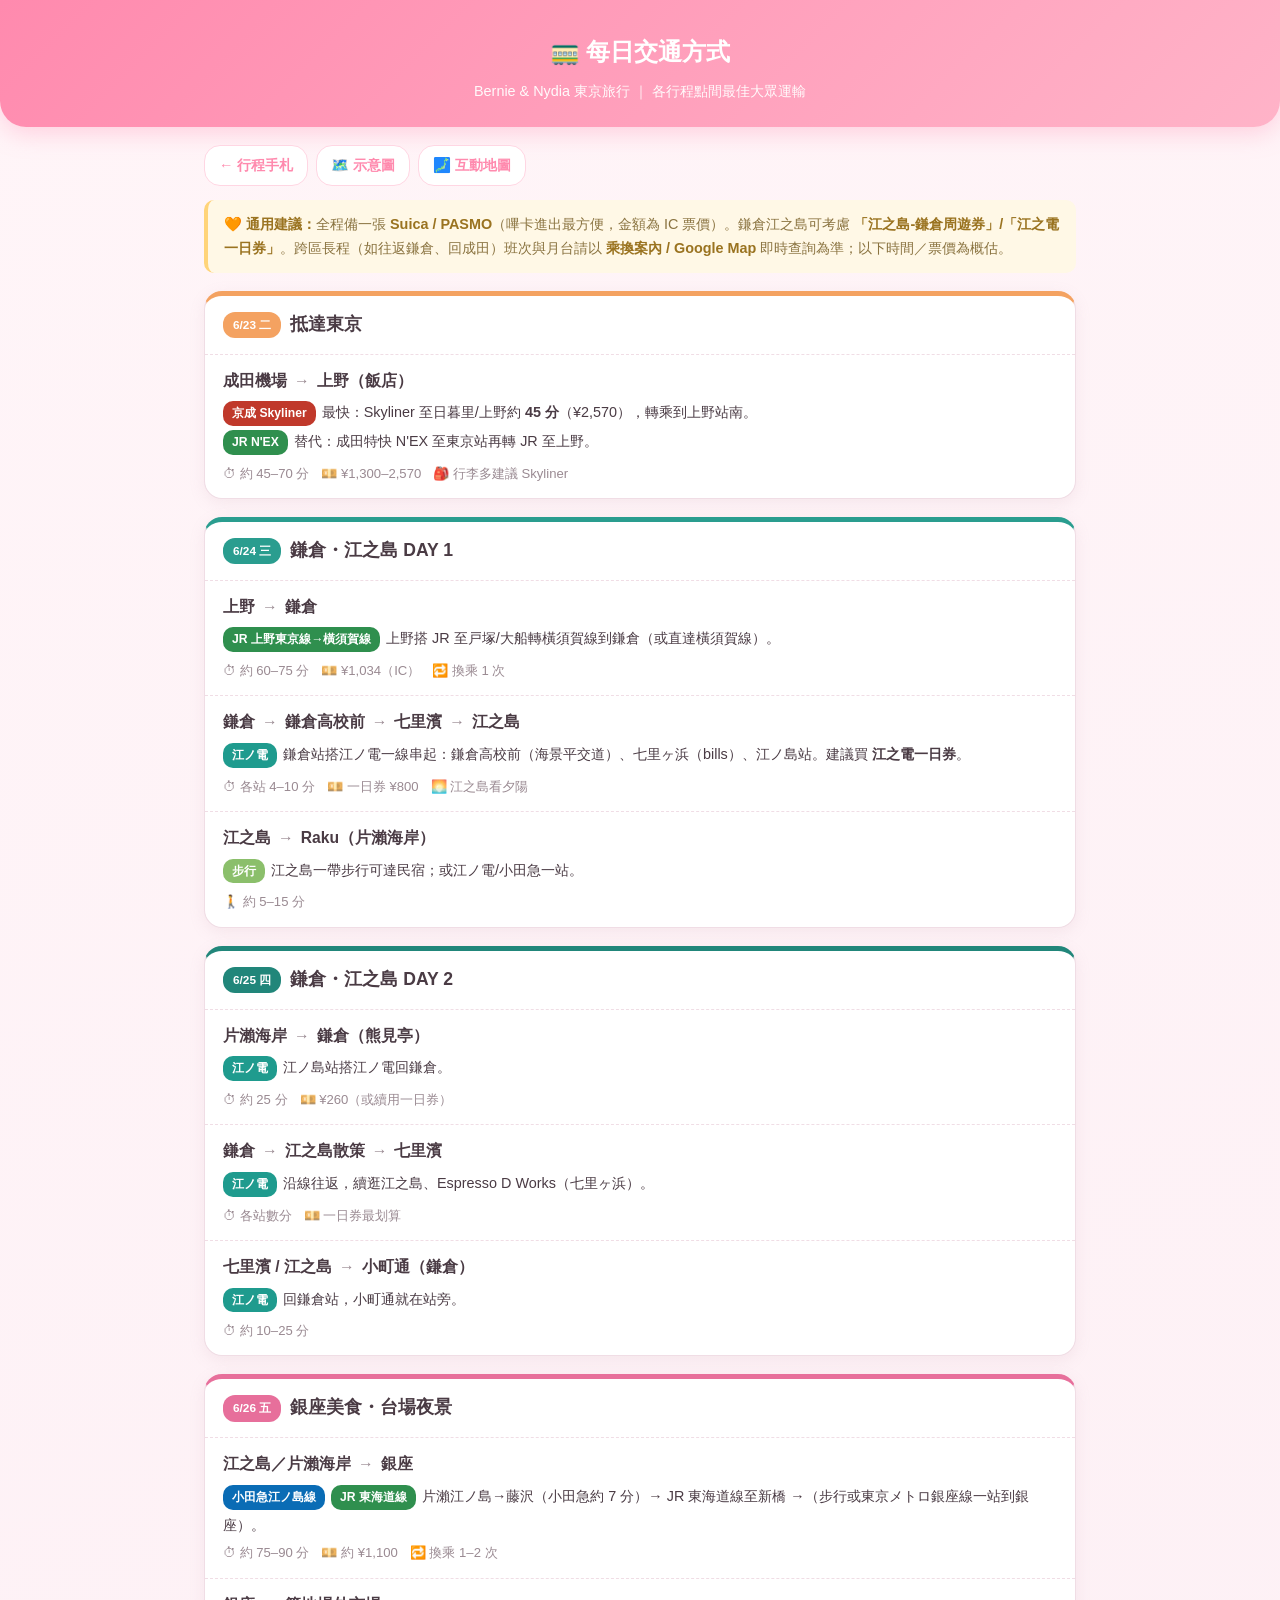
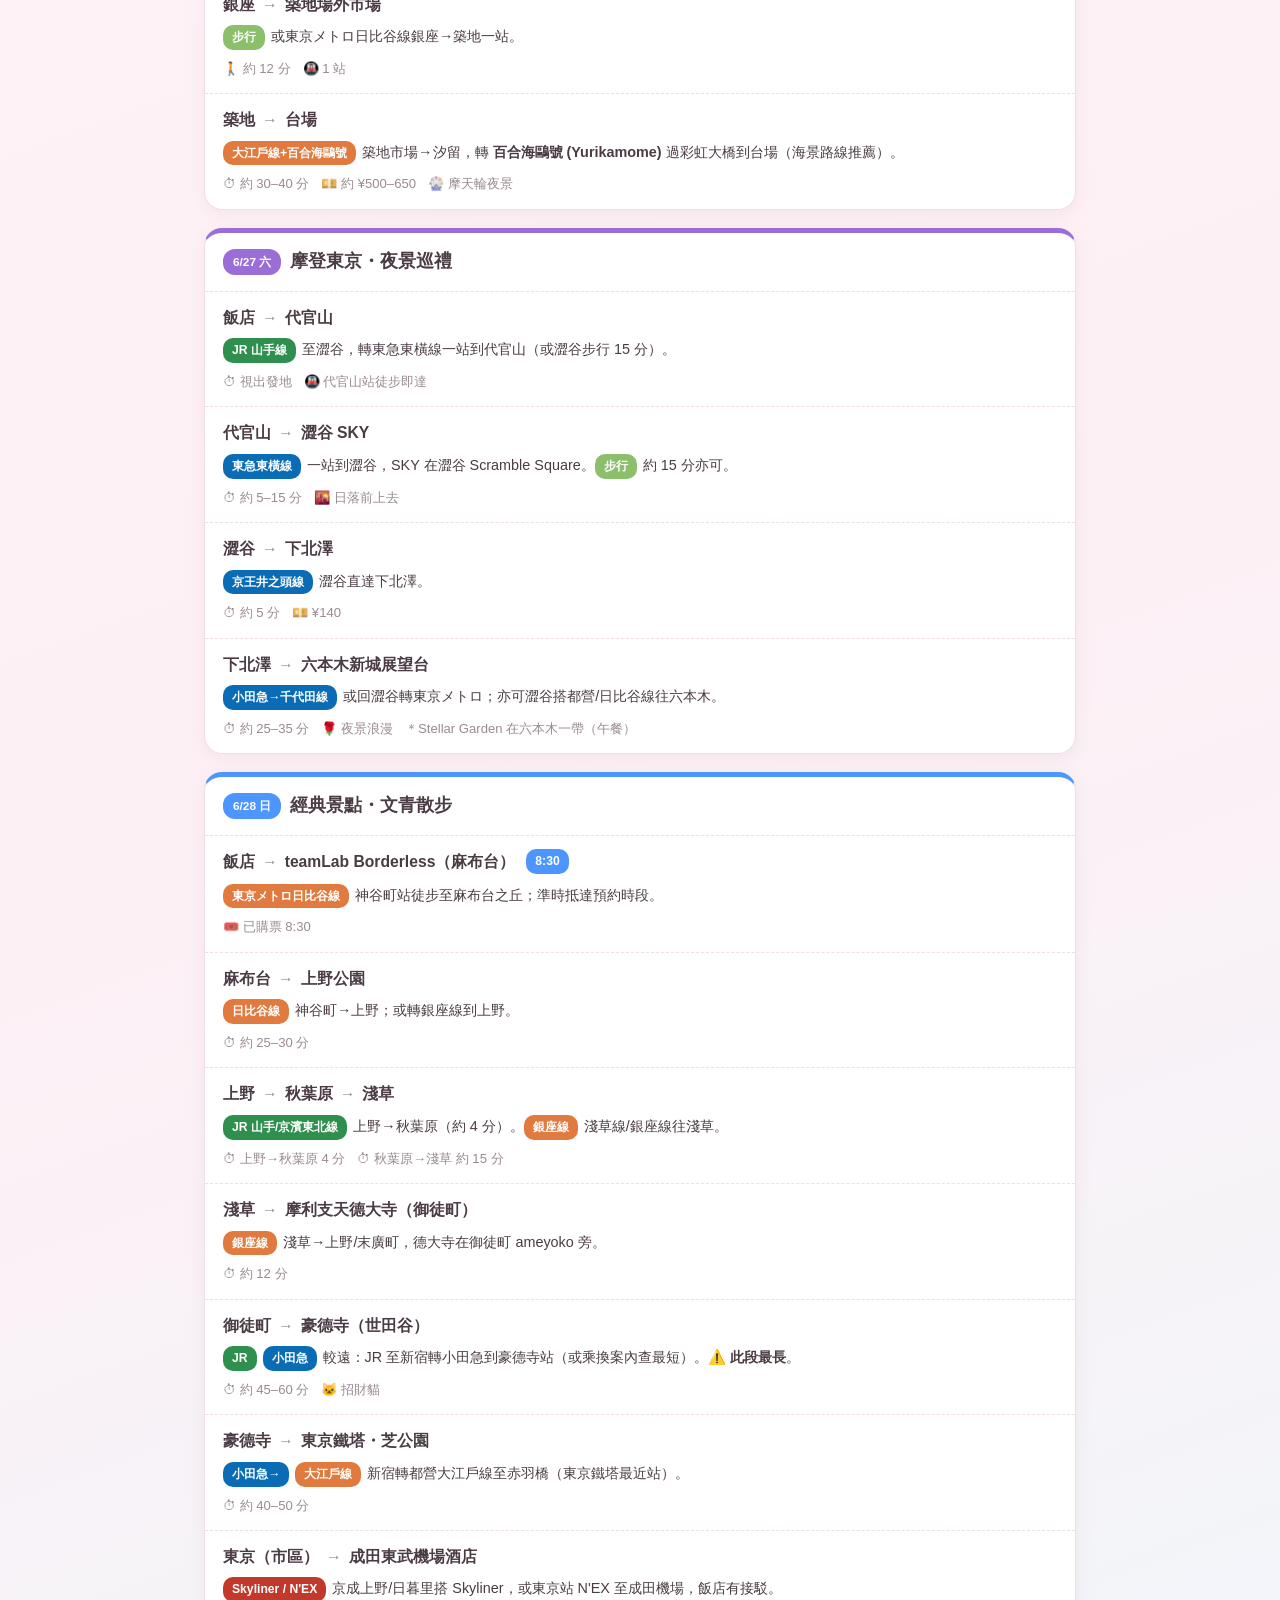
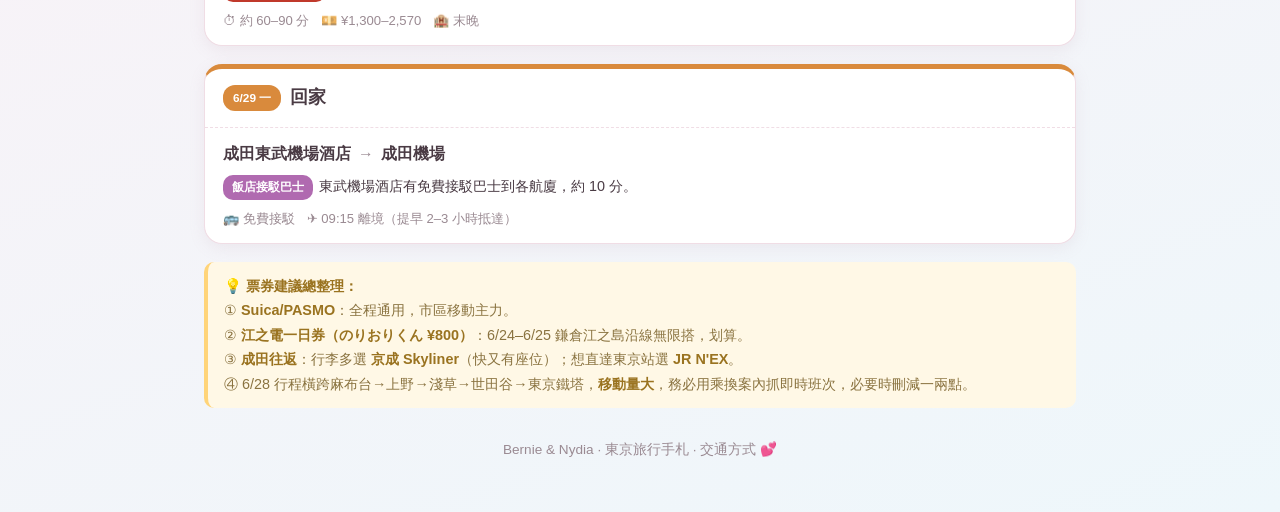
==== web/transit.html @ 2ed75384 "Trip book - Kamakura" ====
<!DOCTYPE html>
<html lang="zh-Hant">
<head>
<meta charset="UTF-8">
<meta name="viewport" content="width=device-width, initial-scale=1.0">
<title>交通方式 · Bernie & Nydia 東京旅行</title>
<style>
  :root {
    --pink:#ff8aae; --pink-soft:#ffd6e3; --pink-bg:#fff5f8;
    --ink:#4a3b44; --muted:#9a8a92; --card:#fff; --line:#f0dde5;
    --d23:#f4a261; --d24:#2a9d8f; --d25:#21867a; --d26:#e76f9b;
    --d27:#9b6dd6; --d28:#4d96ff; --d29:#d98a3c;
  }
  * { box-sizing:border-box; margin:0; padding:0; }
  body {
    font-family:-apple-system,"PingFang TC","Noto Sans TC","Microsoft JhengHei",sans-serif;
    background:linear-gradient(160deg,var(--pink-bg),#fdf0f5 60%,#eef7fb);
    color:var(--ink); line-height:1.7; padding-bottom:50px;
  }
  header {
    text-align:center; padding:32px 20px 24px;
    background:linear-gradient(135deg,var(--pink),#ffb3c8); color:#fff;
    box-shadow:0 6px 24px rgba(255,138,174,.35);
    border-bottom-left-radius:26px; border-bottom-right-radius:26px;
  }
  header h1 { font-size:1.5rem; }
  header .meta { margin-top:6px; font-size:.9rem; opacity:.95; }
  .wrap { max-width:900px; margin:0 auto; padding:0 14px; }
  .toolbar { display:flex; flex-wrap:wrap; gap:8px; margin:18px 0 6px; }
  .back {
    text-decoration:none; color:var(--pink); font-weight:700; font-size:.9rem;
    background:#fff; padding:7px 14px; border-radius:16px; border:1.5px solid var(--pink-soft);
  }
  .back:hover { background:var(--pink); color:#fff; }
  .tips {
    background:#fff8e6; border-left:4px solid #ffd479; border-radius:10px;
    padding:12px 16px; margin:14px 0; font-size:.9rem; color:#8a7340;
  }
  .tips b { color:#9a7320; }
  section.day {
    background:var(--card); border-radius:18px; margin:18px 0; overflow:hidden;
    border:1px solid var(--line); box-shadow:0 4px 16px rgba(180,140,160,.12);
    border-top:5px solid var(--pink);
  }
  .day-head { padding:14px 18px; font-weight:700; font-size:1.1rem; display:flex; align-items:center; gap:9px; }
  .day-head .tag { color:#fff; font-size:.74rem; padding:3px 10px; border-radius:12px; }
  .leg { padding:13px 18px; border-top:1px dashed var(--line); }
  .leg .route { font-weight:700; font-size:.98rem; display:flex; align-items:flex-start; gap:7px; flex-wrap:wrap; }
  .leg .route .arr { color:var(--muted); }
  .leg .how { margin-top:6px; font-size:.9rem; }
  .leg .badge {
    display:inline-block; font-size:.76rem; font-weight:700; padding:2px 9px; border-radius:10px;
    margin-right:6px; margin-bottom:3px; color:#fff;
  }
  .b-walk{background:#8bbf6b;} .b-jr{background:#2f8f4e;} .b-metro{background:#e07a3f;}
  .b-odk{background:#0a6cb5;} .b-eno{background:#1f9b8e;} .b-bus{background:#b06ab0;}
  .b-mono{background:#c0566f;} .b-nex{background:#c0392b;}
  .meta-line { font-size:.82rem; color:var(--muted); margin-top:5px; }
  .meta-line span { margin-right:12px; }
  footer { text-align:center; margin-top:30px; color:var(--muted); font-size:.85rem; }
  @media (max-width:640px){ header h1{font-size:1.25rem;} .wrap{padding:0 12px;} .leg{padding:12px 14px;} .day-head{padding:12px 14px;font-size:1rem;} }
</style>
</head>
<body>
<header>
  <h1>🚃 每日交通方式</h1>
  <div class="meta">Bernie &amp; Nydia 東京旅行 ｜ 各行程點間最佳大眾運輸</div>
</header>

<div class="wrap">
  <div class="toolbar">
    <a class="back" href="index.html">← 行程手札</a>
    <a class="back" href="route.html">🗺️ 示意圖</a>
    <a class="back" href="map.html">🗾 互動地圖</a>
  </div>

  <div class="tips">
    🧡 <b>通用建議：</b>全程備一張 <b>Suica / PASMO</b>（嗶卡進出最方便，金額為 IC 票價）。鎌倉江之島可考慮 <b>「江之島-鎌倉周遊券」/「江之電一日券」</b>。跨區長程（如往返鎌倉、回成田）班次與月台請以 <b>乘換案內 / Google Map</b> 即時查詢為準；以下時間／票價為概估。
  </div>

  <!-- 6/23 -->
  <section class="day" style="border-top-color:var(--d23)">
    <div class="day-head"><span class="tag" style="background:var(--d23)">6/23 二</span>抵達東京</div>
    <div class="leg">
      <div class="route">成田機場 <span class="arr">→</span> 上野（飯店）</div>
      <div class="how">
        <span class="badge b-nex">京成 Skyliner</span>最快：Skyliner 至日暮里/上野約 <b>45 分</b>（¥2,570），轉乘到上野站南。<br>
        <span class="badge b-jr">JR N'EX</span>替代：成田特快 N'EX 至東京站再轉 JR 至上野。
      </div>
      <div class="meta-line"><span>⏱ 約 45–70 分</span><span>💴 ¥1,300–2,570</span><span>🎒 行李多建議 Skyliner</span></div>
    </div>
  </section>

  <!-- 6/24 -->
  <section class="day" style="border-top-color:var(--d24)">
    <div class="day-head"><span class="tag" style="background:var(--d24)">6/24 三</span>鎌倉・江之島 DAY 1</div>
    <div class="leg">
      <div class="route">上野 <span class="arr">→</span> 鎌倉</div>
      <div class="how"><span class="badge b-jr">JR 上野東京線→橫須賀線</span>上野搭 JR 至戸塚/大船轉橫須賀線到鎌倉（或直達橫須賀線）。</div>
      <div class="meta-line"><span>⏱ 約 60–75 分</span><span>💴 ¥1,034（IC）</span><span>🔁 換乘 1 次</span></div>
    </div>
    <div class="leg">
      <div class="route">鎌倉 <span class="arr">→</span> 鎌倉高校前 <span class="arr">→</span> 七里濱 <span class="arr">→</span> 江之島</div>
      <div class="how"><span class="badge b-eno">江ノ電</span>鎌倉站搭江ノ電一線串起：鎌倉高校前（海景平交道）、七里ヶ浜（bills）、江ノ島站。建議買 <b>江之電一日券</b>。</div>
      <div class="meta-line"><span>⏱ 各站 4–10 分</span><span>💴 一日券 ¥800</span><span>🌅 江之島看夕陽</span></div>
    </div>
    <div class="leg">
      <div class="route">江之島 <span class="arr">→</span> Raku（片瀨海岸）</div>
      <div class="how"><span class="badge b-walk">步行</span>江之島一帶步行可達民宿；或江ノ電/小田急一站。</div>
      <div class="meta-line"><span>🚶 約 5–15 分</span></div>
    </div>
  </section>

  <!-- 6/25 -->
  <section class="day" style="border-top-color:var(--d25)">
    <div class="day-head"><span class="tag" style="background:var(--d25)">6/25 四</span>鎌倉・江之島 DAY 2</div>
    <div class="leg">
      <div class="route">片瀨海岸 <span class="arr">→</span> 鎌倉（熊見亭）</div>
      <div class="how"><span class="badge b-eno">江ノ電</span>江ノ島站搭江ノ電回鎌倉。</div>
      <div class="meta-line"><span>⏱ 約 25 分</span><span>💴 ¥260（或續用一日券）</span></div>
    </div>
    <div class="leg">
      <div class="route">鎌倉 <span class="arr">→</span> 江之島散策 <span class="arr">→</span> 七里濱</div>
      <div class="how"><span class="badge b-eno">江ノ電</span>沿線往返，續逛江之島、Espresso D Works（七里ヶ浜）。</div>
      <div class="meta-line"><span>⏱ 各站數分</span><span>💴 一日券最划算</span></div>
    </div>
    <div class="leg">
      <div class="route">七里濱 / 江之島 <span class="arr">→</span> 小町通（鎌倉）</div>
      <div class="how"><span class="badge b-eno">江ノ電</span>回鎌倉站，小町通就在站旁。</div>
      <div class="meta-line"><span>⏱ 約 10–25 分</span></div>
    </div>
  </section>

  <!-- 6/26 -->
  <section class="day" style="border-top-color:var(--d26)">
    <div class="day-head"><span class="tag" style="background:var(--d26)">6/26 五</span>銀座美食・台場夜景</div>
    <div class="leg">
      <div class="route">江之島／片瀨海岸 <span class="arr">→</span> 銀座</div>
      <div class="how"><span class="badge b-odk">小田急江ノ島線</span><span class="badge b-jr">JR 東海道線</span>片瀨江ノ島→藤沢（小田急約 7 分）→ JR 東海道線至新橋 →（步行或東京メトロ銀座線一站到銀座）。</div>
      <div class="meta-line"><span>⏱ 約 75–90 分</span><span>💴 約 ¥1,100</span><span>🔁 換乘 1–2 次</span></div>
    </div>
    <div class="leg">
      <div class="route">銀座 <span class="arr">→</span> 築地場外市場</div>
      <div class="how"><span class="badge b-walk">步行</span>或東京メトロ日比谷線銀座→築地一站。</div>
      <div class="meta-line"><span>🚶 約 12 分</span><span>🚇 1 站</span></div>
    </div>
    <div class="leg">
      <div class="route">築地 <span class="arr">→</span> 台場</div>
      <div class="how"><span class="badge b-metro">大江戶線+百合海鷗號</span>築地市場→汐留，轉 <b>百合海鷗號 (Yurikamome)</b> 過彩虹大橋到台場（海景路線推薦）。</div>
      <div class="meta-line"><span>⏱ 約 30–40 分</span><span>💴 約 ¥500–650</span><span>🎡 摩天輪夜景</span></div>
    </div>
  </section>

  <!-- 6/27 -->
  <section class="day" style="border-top-color:var(--d27)">
    <div class="day-head"><span class="tag" style="background:var(--d27)">6/27 六</span>摩登東京・夜景巡禮</div>
    <div class="leg">
      <div class="route">飯店 <span class="arr">→</span> 代官山</div>
      <div class="how"><span class="badge b-jr">JR 山手線</span>至澀谷，轉東急東橫線一站到代官山（或澀谷步行 15 分）。</div>
      <div class="meta-line"><span>⏱ 視出發地</span><span>🚇 代官山站徒步即達</span></div>
    </div>
    <div class="leg">
      <div class="route">代官山 <span class="arr">→</span> 澀谷 SKY</div>
      <div class="how"><span class="badge b-odk">東急東橫線</span>一站到澀谷，SKY 在澀谷 Scramble Square。<span class="badge b-walk">步行</span>約 15 分亦可。</div>
      <div class="meta-line"><span>⏱ 約 5–15 分</span><span>🌇 日落前上去</span></div>
    </div>
    <div class="leg">
      <div class="route">澀谷 <span class="arr">→</span> 下北澤</div>
      <div class="how"><span class="badge b-odk">京王井之頭線</span>澀谷直達下北澤。</div>
      <div class="meta-line"><span>⏱ 約 5 分</span><span>💴 ¥140</span></div>
    </div>
    <div class="leg">
      <div class="route">下北澤 <span class="arr">→</span> 六本木新城展望台</div>
      <div class="how"><span class="badge b-odk">小田急→千代田線</span>或回澀谷轉東京メトロ；亦可澀谷搭都營/日比谷線往六本木。</div>
      <div class="meta-line"><span>⏱ 約 25–35 分</span><span>🌹 夜景浪漫</span><span>＊Stellar Garden 在六本木一帶（午餐）</span></div>
    </div>
  </section>

  <!-- 6/28 -->
  <section class="day" style="border-top-color:var(--d28)">
    <div class="day-head"><span class="tag" style="background:var(--d28)">6/28 日</span>經典景點・文青散步</div>
    <div class="leg">
      <div class="route">飯店 <span class="arr">→</span> teamLab Borderless（麻布台）<span class="badge" style="background:#4d96ff;margin-left:4px;">8:30</span></div>
      <div class="how"><span class="badge b-metro">東京メトロ日比谷線</span>神谷町站徒步至麻布台之丘；準時抵達預約時段。</div>
      <div class="meta-line"><span>🎟️ 已購票 8:30</span></div>
    </div>
    <div class="leg">
      <div class="route">麻布台 <span class="arr">→</span> 上野公園</div>
      <div class="how"><span class="badge b-metro">日比谷線</span>神谷町→上野；或轉銀座線到上野。</div>
      <div class="meta-line"><span>⏱ 約 25–30 分</span></div>
    </div>
    <div class="leg">
      <div class="route">上野 <span class="arr">→</span> 秋葉原 <span class="arr">→</span> 淺草</div>
      <div class="how"><span class="badge b-jr">JR 山手/京濱東北線</span>上野→秋葉原（約 4 分）。<span class="badge b-metro">銀座線</span>淺草線/銀座線往淺草。</div>
      <div class="meta-line"><span>⏱ 上野→秋葉原 4 分</span><span>⏱ 秋葉原→淺草 約 15 分</span></div>
    </div>
    <div class="leg">
      <div class="route">淺草 <span class="arr">→</span> 摩利支天德大寺（御徒町）</div>
      <div class="how"><span class="badge b-metro">銀座線</span>淺草→上野/末廣町，德大寺在御徒町 ameyoko 旁。</div>
      <div class="meta-line"><span>⏱ 約 12 分</span></div>
    </div>
    <div class="leg">
      <div class="route">御徒町 <span class="arr">→</span> 豪德寺（世田谷）</div>
      <div class="how"><span class="badge b-jr">JR</span><span class="badge b-odk">小田急</span>較遠：JR 至新宿轉小田急到豪德寺站（或乘換案內查最短）。<b>⚠️ 此段最長</b>。</div>
      <div class="meta-line"><span>⏱ 約 45–60 分</span><span>🐱 招財貓</span></div>
    </div>
    <div class="leg">
      <div class="route">豪德寺 <span class="arr">→</span> 東京鐵塔・芝公園</div>
      <div class="how"><span class="badge b-odk">小田急→</span><span class="badge b-metro">大江戶線</span>新宿轉都營大江戶線至赤羽橋（東京鐵塔最近站）。</div>
      <div class="meta-line"><span>⏱ 約 40–50 分</span></div>
    </div>
    <div class="leg">
      <div class="route">東京（市區）<span class="arr">→</span> 成田東武機場酒店</div>
      <div class="how"><span class="badge b-nex">Skyliner / N'EX</span>京成上野/日暮里搭 Skyliner，或東京站 N'EX 至成田機場，飯店有接駁。</div>
      <div class="meta-line"><span>⏱ 約 60–90 分</span><span>💴 ¥1,300–2,570</span><span>🏨 末晚</span></div>
    </div>
  </section>

  <!-- 6/29 -->
  <section class="day" style="border-top-color:var(--d29)">
    <div class="day-head"><span class="tag" style="background:var(--d29)">6/29 一</span>回家</div>
    <div class="leg">
      <div class="route">成田東武機場酒店 <span class="arr">→</span> 成田機場</div>
      <div class="how"><span class="badge b-bus">飯店接駁巴士</span>東武機場酒店有免費接駁巴士到各航廈，約 10 分。</div>
      <div class="meta-line"><span>🚌 免費接駁</span><span>✈ 09:15 離境（提早 2–3 小時抵達）</span></div>
    </div>
  </section>

  <div class="tips">
    💡 <b>票券建議總整理：</b><br>
    ① <b>Suica/PASMO</b>：全程通用，市區移動主力。<br>
    ② <b>江之電一日券（のりおりくん ¥800）</b>：6/24–6/25 鎌倉江之島沿線無限搭，划算。<br>
    ③ <b>成田往返</b>：行李多選 <b>京成 Skyliner</b>（快又有座位）；想直達東京站選 <b>JR N'EX</b>。<br>
    ④ 6/28 行程橫跨麻布台→上野→淺草→世田谷→東京鐵塔，<b>移動量大</b>，務必用乘換案內抓即時班次，必要時刪減一兩點。
  </div>

  <footer>Bernie &amp; Nydia · 東京旅行手札 · 交通方式 💕</footer>
</div>
</body>
</html>
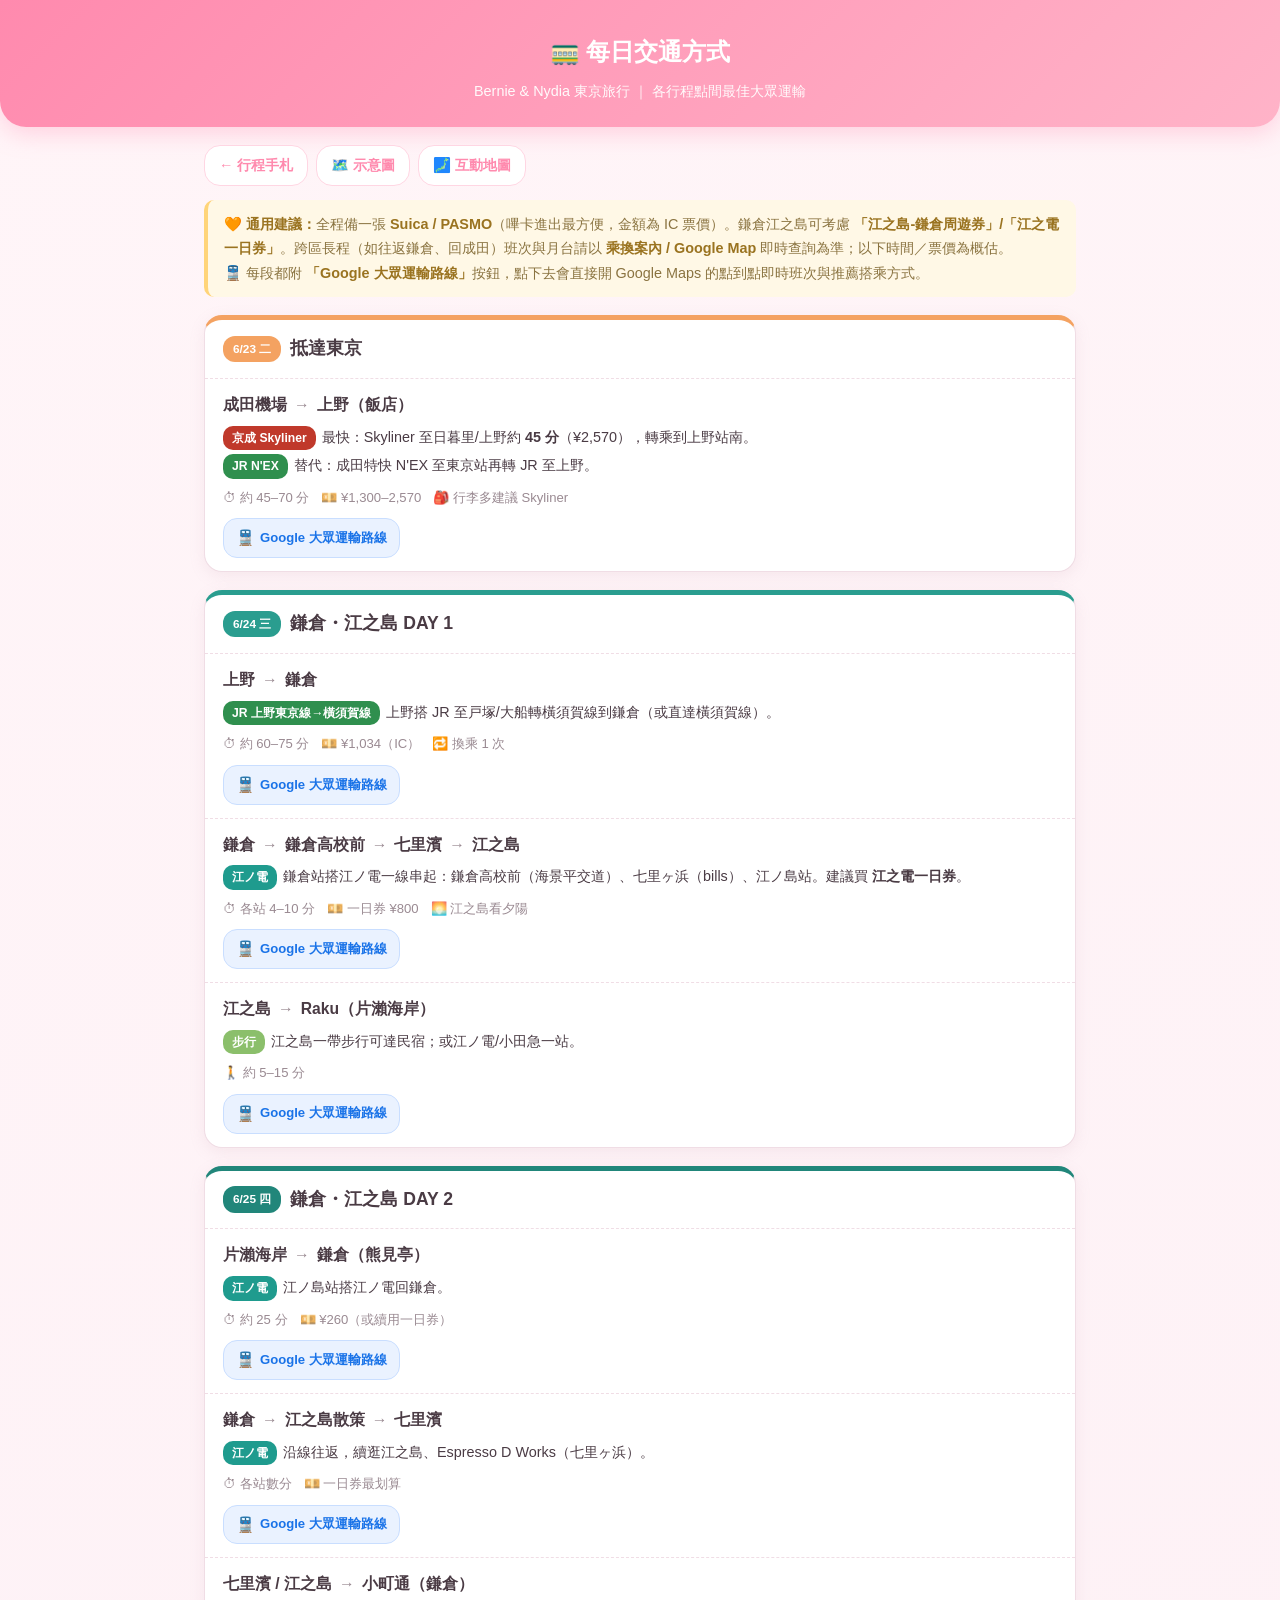
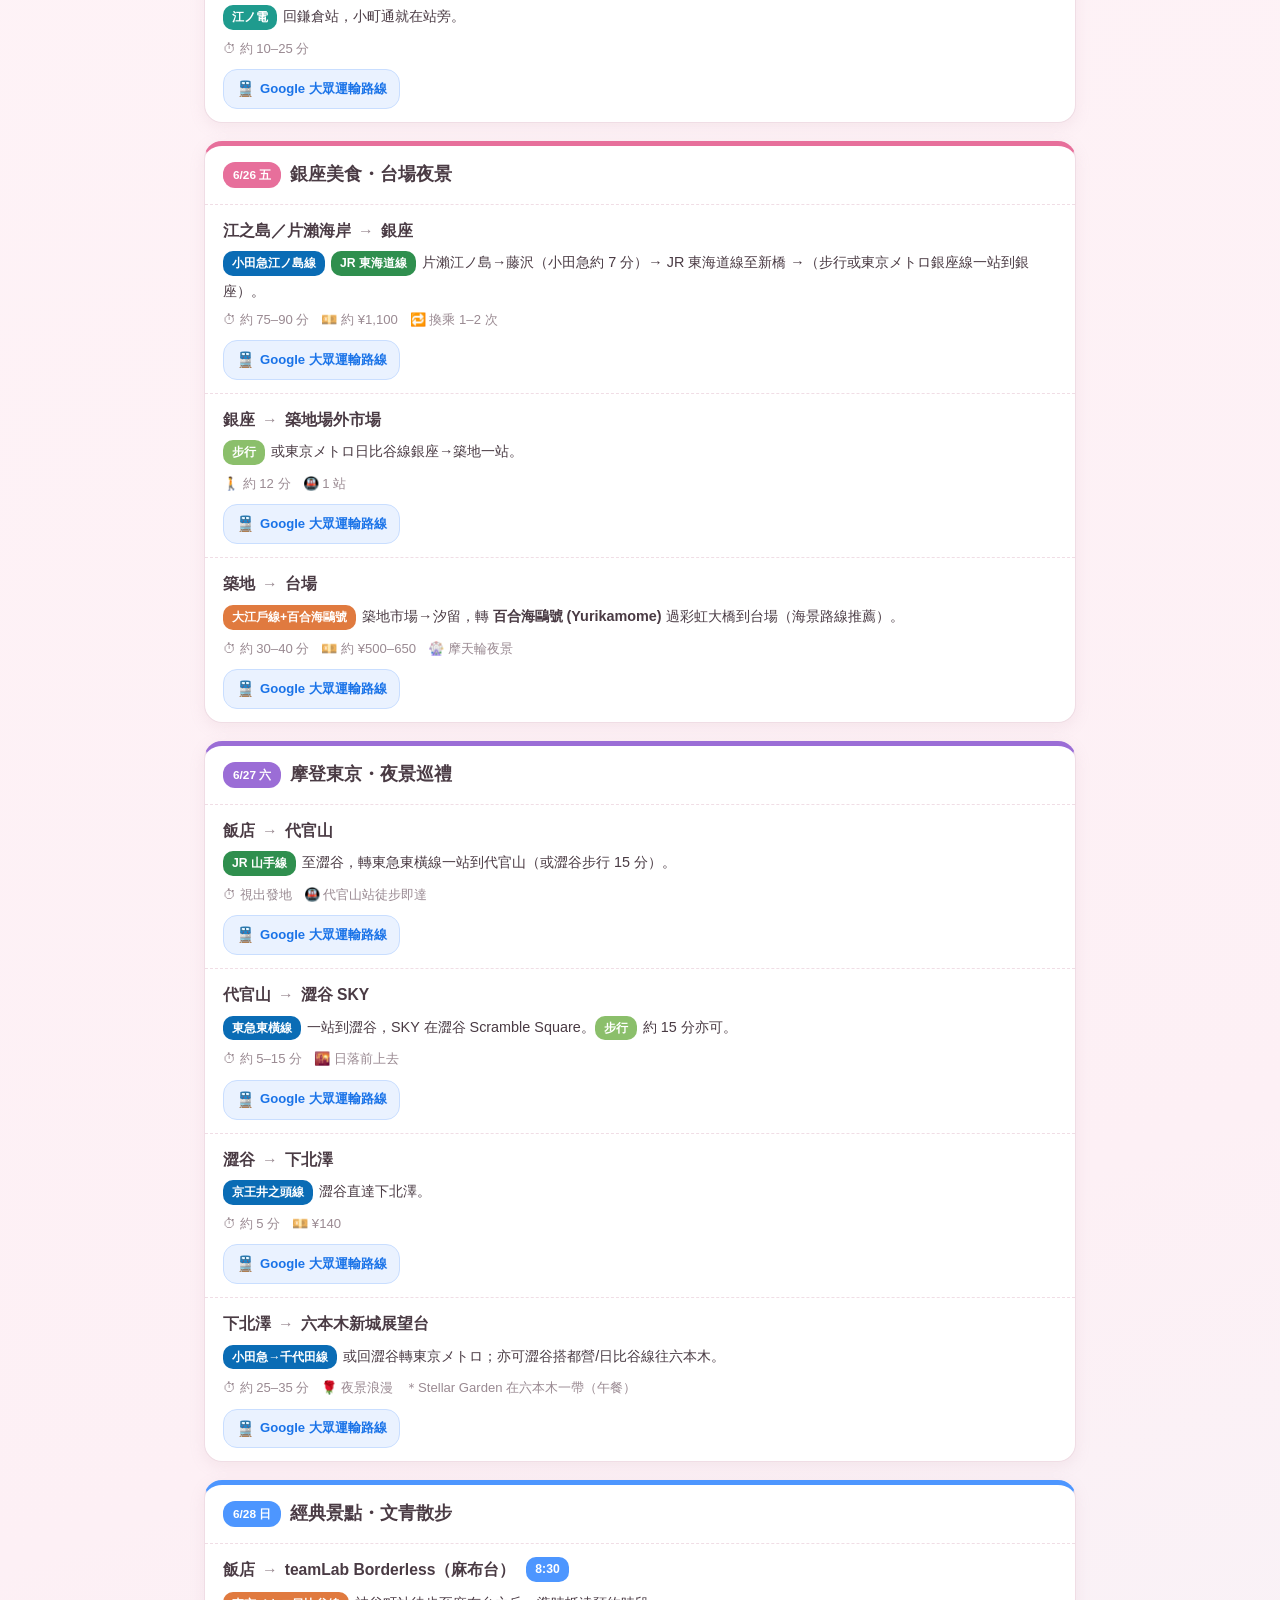
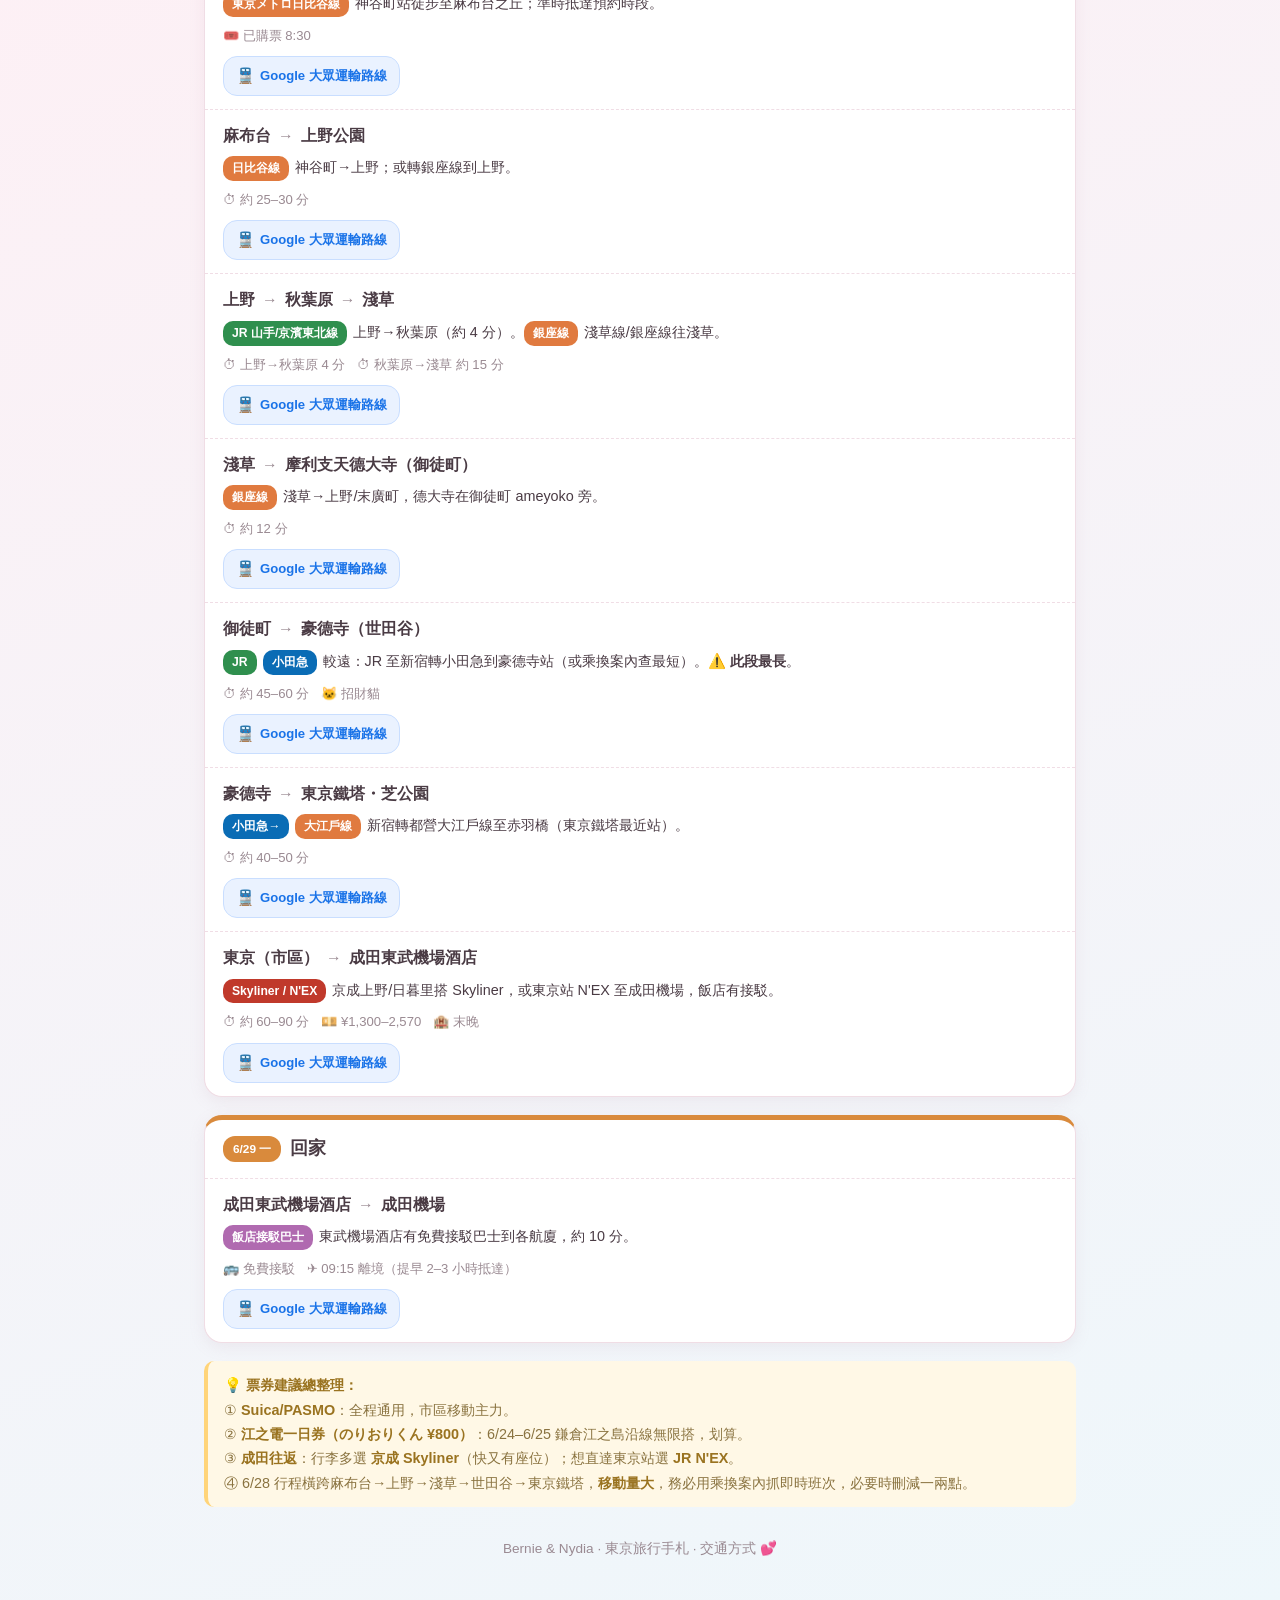
==== commit 7cce1844: "Adds transit links" ====
--- a/web/transit.html
+++ b/web/transit.html
@@ -57,6 +57,14 @@
   .b-mono{background:#c0566f;} .b-nex{background:#c0392b;}
   .meta-line { font-size:.82rem; color:var(--muted); margin-top:5px; }
   .meta-line span { margin-right:12px; }
+  .gmap-btn {
+    display:inline-flex; align-items:center; gap:5px; margin-top:9px;
+    text-decoration:none; font-size:.82rem; font-weight:700;
+    color:#1a73e8; background:#eaf2ff; border:1.5px solid #c9deff;
+    padding:6px 12px; border-radius:14px; transition:.18s;
+  }
+  .gmap-btn:hover { background:#1a73e8; color:#fff; border-color:#1a73e8; }
+  .gmap-btn .ic { font-size:.95rem; }
   footer { text-align:center; margin-top:30px; color:var(--muted); font-size:.85rem; }
   @media (max-width:640px){ header h1{font-size:1.25rem;} .wrap{padding:0 12px;} .leg{padding:12px 14px;} .day-head{padding:12px 14px;font-size:1rem;} }
 </style>
@@ -75,7 +83,8 @@
   </div>
 
   <div class="tips">
-    🧡 <b>通用建議：</b>全程備一張 <b>Suica / PASMO</b>（嗶卡進出最方便，金額為 IC 票價）。鎌倉江之島可考慮 <b>「江之島-鎌倉周遊券」/「江之電一日券」</b>。跨區長程（如往返鎌倉、回成田）班次與月台請以 <b>乘換案內 / Google Map</b> 即時查詢為準；以下時間／票價為概估。
+    🧡 <b>通用建議：</b>全程備一張 <b>Suica / PASMO</b>（嗶卡進出最方便，金額為 IC 票價）。鎌倉江之島可考慮 <b>「江之島-鎌倉周遊券」/「江之電一日券」</b>。跨區長程（如往返鎌倉、回成田）班次與月台請以 <b>乘換案內 / Google Map</b> 即時查詢為準；以下時間／票價為概估。<br>
+    🚆 每段都附 <b>「Google 大眾運輸路線」</b>按鈕，點下去會直接開 Google Maps 的點到點即時班次與推薦搭乘方式。
   </div>
 
   <!-- 6/23 -->
@@ -88,6 +97,7 @@
         <span class="badge b-jr">JR N'EX</span>替代：成田特快 N'EX 至東京站再轉 JR 至上野。
       </div>
       <div class="meta-line"><span>⏱ 約 45–70 分</span><span>💴 ¥1,300–2,570</span><span>🎒 行李多建議 Skyliner</span></div>
+      <a class="gmap-btn" target="_blank" href="https://www.google.com/maps/dir/?api=1&origin=成田空港&destination=上野駅&travelmode=transit"><span class="ic">🚆</span>Google 大眾運輸路線</a>
     </div>
   </section>
 
@@ -98,16 +108,19 @@
       <div class="route">上野 <span class="arr">→</span> 鎌倉</div>
       <div class="how"><span class="badge b-jr">JR 上野東京線→橫須賀線</span>上野搭 JR 至戸塚/大船轉橫須賀線到鎌倉（或直達橫須賀線）。</div>
       <div class="meta-line"><span>⏱ 約 60–75 分</span><span>💴 ¥1,034（IC）</span><span>🔁 換乘 1 次</span></div>
+      <a class="gmap-btn" target="_blank" href="https://www.google.com/maps/dir/?api=1&origin=上野駅&destination=鎌倉駅&travelmode=transit"><span class="ic">🚆</span>Google 大眾運輸路線</a>
     </div>
     <div class="leg">
       <div class="route">鎌倉 <span class="arr">→</span> 鎌倉高校前 <span class="arr">→</span> 七里濱 <span class="arr">→</span> 江之島</div>
       <div class="how"><span class="badge b-eno">江ノ電</span>鎌倉站搭江ノ電一線串起：鎌倉高校前（海景平交道）、七里ヶ浜（bills）、江ノ島站。建議買 <b>江之電一日券</b>。</div>
       <div class="meta-line"><span>⏱ 各站 4–10 分</span><span>💴 一日券 ¥800</span><span>🌅 江之島看夕陽</span></div>
+      <a class="gmap-btn" target="_blank" href="https://www.google.com/maps/dir/?api=1&origin=鎌倉駅&destination=江ノ島駅&travelmode=transit"><span class="ic">🚆</span>Google 大眾運輸路線</a>
     </div>
     <div class="leg">
       <div class="route">江之島 <span class="arr">→</span> Raku（片瀨海岸）</div>
       <div class="how"><span class="badge b-walk">步行</span>江之島一帶步行可達民宿；或江ノ電/小田急一站。</div>
       <div class="meta-line"><span>🚶 約 5–15 分</span></div>
+      <a class="gmap-btn" target="_blank" href="https://www.google.com/maps/dir/?api=1&origin=江ノ島駅&destination=片瀬海岸+藤沢&travelmode=transit"><span class="ic">🚆</span>Google 大眾運輸路線</a>
     </div>
   </section>
 
@@ -118,16 +131,19 @@
       <div class="route">片瀨海岸 <span class="arr">→</span> 鎌倉（熊見亭）</div>
       <div class="how"><span class="badge b-eno">江ノ電</span>江ノ島站搭江ノ電回鎌倉。</div>
       <div class="meta-line"><span>⏱ 約 25 分</span><span>💴 ¥260（或續用一日券）</span></div>
+      <a class="gmap-btn" target="_blank" href="https://www.google.com/maps/dir/?api=1&origin=片瀬海岸+藤沢&destination=鎌倉駅&travelmode=transit"><span class="ic">🚆</span>Google 大眾運輸路線</a>
     </div>
     <div class="leg">
       <div class="route">鎌倉 <span class="arr">→</span> 江之島散策 <span class="arr">→</span> 七里濱</div>
       <div class="how"><span class="badge b-eno">江ノ電</span>沿線往返，續逛江之島、Espresso D Works（七里ヶ浜）。</div>
       <div class="meta-line"><span>⏱ 各站數分</span><span>💴 一日券最划算</span></div>
+      <a class="gmap-btn" target="_blank" href="https://www.google.com/maps/dir/?api=1&origin=鎌倉駅&destination=七里ヶ浜駅&travelmode=transit"><span class="ic">🚆</span>Google 大眾運輸路線</a>
     </div>
     <div class="leg">
       <div class="route">七里濱 / 江之島 <span class="arr">→</span> 小町通（鎌倉）</div>
       <div class="how"><span class="badge b-eno">江ノ電</span>回鎌倉站，小町通就在站旁。</div>
       <div class="meta-line"><span>⏱ 約 10–25 分</span></div>
+      <a class="gmap-btn" target="_blank" href="https://www.google.com/maps/dir/?api=1&origin=七里ヶ浜駅&destination=小町通り&travelmode=transit"><span class="ic">🚆</span>Google 大眾運輸路線</a>
     </div>
   </section>
 
@@ -138,16 +154,19 @@
       <div class="route">江之島／片瀨海岸 <span class="arr">→</span> 銀座</div>
       <div class="how"><span class="badge b-odk">小田急江ノ島線</span><span class="badge b-jr">JR 東海道線</span>片瀨江ノ島→藤沢（小田急約 7 分）→ JR 東海道線至新橋 →（步行或東京メトロ銀座線一站到銀座）。</div>
       <div class="meta-line"><span>⏱ 約 75–90 分</span><span>💴 約 ¥1,100</span><span>🔁 換乘 1–2 次</span></div>
+      <a class="gmap-btn" target="_blank" href="https://www.google.com/maps/dir/?api=1&origin=片瀬江ノ島駅&destination=銀座駅&travelmode=transit"><span class="ic">🚆</span>Google 大眾運輸路線</a>
     </div>
     <div class="leg">
       <div class="route">銀座 <span class="arr">→</span> 築地場外市場</div>
       <div class="how"><span class="badge b-walk">步行</span>或東京メトロ日比谷線銀座→築地一站。</div>
       <div class="meta-line"><span>🚶 約 12 分</span><span>🚇 1 站</span></div>
+      <a class="gmap-btn" target="_blank" href="https://www.google.com/maps/dir/?api=1&origin=銀座駅&destination=築地場外市場&travelmode=transit"><span class="ic">🚆</span>Google 大眾運輸路線</a>
     </div>
     <div class="leg">
       <div class="route">築地 <span class="arr">→</span> 台場</div>
       <div class="how"><span class="badge b-metro">大江戶線+百合海鷗號</span>築地市場→汐留，轉 <b>百合海鷗號 (Yurikamome)</b> 過彩虹大橋到台場（海景路線推薦）。</div>
       <div class="meta-line"><span>⏱ 約 30–40 分</span><span>💴 約 ¥500–650</span><span>🎡 摩天輪夜景</span></div>
+      <a class="gmap-btn" target="_blank" href="https://www.google.com/maps/dir/?api=1&origin=築地場外市場&destination=お台場海浜公園駅&travelmode=transit"><span class="ic">🚆</span>Google 大眾運輸路線</a>
     </div>
   </section>
 
@@ -158,21 +177,25 @@
       <div class="route">飯店 <span class="arr">→</span> 代官山</div>
       <div class="how"><span class="badge b-jr">JR 山手線</span>至澀谷，轉東急東橫線一站到代官山（或澀谷步行 15 分）。</div>
       <div class="meta-line"><span>⏱ 視出發地</span><span>🚇 代官山站徒步即達</span></div>
+      <a class="gmap-btn" target="_blank" href="https://www.google.com/maps/dir/?api=1&origin=上野駅&destination=代官山駅&travelmode=transit"><span class="ic">🚆</span>Google 大眾運輸路線</a>
     </div>
     <div class="leg">
       <div class="route">代官山 <span class="arr">→</span> 澀谷 SKY</div>
       <div class="how"><span class="badge b-odk">東急東橫線</span>一站到澀谷，SKY 在澀谷 Scramble Square。<span class="badge b-walk">步行</span>約 15 分亦可。</div>
       <div class="meta-line"><span>⏱ 約 5–15 分</span><span>🌇 日落前上去</span></div>
+      <a class="gmap-btn" target="_blank" href="https://www.google.com/maps/dir/?api=1&origin=代官山駅&destination=渋谷スクランブルスクエア&travelmode=transit"><span class="ic">🚆</span>Google 大眾運輸路線</a>
     </div>
     <div class="leg">
       <div class="route">澀谷 <span class="arr">→</span> 下北澤</div>
       <div class="how"><span class="badge b-odk">京王井之頭線</span>澀谷直達下北澤。</div>
       <div class="meta-line"><span>⏱ 約 5 分</span><span>💴 ¥140</span></div>
+      <a class="gmap-btn" target="_blank" href="https://www.google.com/maps/dir/?api=1&origin=渋谷駅&destination=下北沢駅&travelmode=transit"><span class="ic">🚆</span>Google 大眾運輸路線</a>
     </div>
     <div class="leg">
       <div class="route">下北澤 <span class="arr">→</span> 六本木新城展望台</div>
       <div class="how"><span class="badge b-odk">小田急→千代田線</span>或回澀谷轉東京メトロ；亦可澀谷搭都營/日比谷線往六本木。</div>
       <div class="meta-line"><span>⏱ 約 25–35 分</span><span>🌹 夜景浪漫</span><span>＊Stellar Garden 在六本木一帶（午餐）</span></div>
+      <a class="gmap-btn" target="_blank" href="https://www.google.com/maps/dir/?api=1&origin=下北沢駅&destination=六本木ヒルズ展望台&travelmode=transit"><span class="ic">🚆</span>Google 大眾運輸路線</a>
     </div>
   </section>
 
@@ -183,36 +206,43 @@
       <div class="route">飯店 <span class="arr">→</span> teamLab Borderless（麻布台）<span class="badge" style="background:#4d96ff;margin-left:4px;">8:30</span></div>
       <div class="how"><span class="badge b-metro">東京メトロ日比谷線</span>神谷町站徒步至麻布台之丘；準時抵達預約時段。</div>
       <div class="meta-line"><span>🎟️ 已購票 8:30</span></div>
+      <a class="gmap-btn" target="_blank" href="https://www.google.com/maps/dir/?api=1&origin=上野駅&destination=teamLab+Borderless+麻布台&travelmode=transit"><span class="ic">🚆</span>Google 大眾運輸路線</a>
     </div>
     <div class="leg">
       <div class="route">麻布台 <span class="arr">→</span> 上野公園</div>
       <div class="how"><span class="badge b-metro">日比谷線</span>神谷町→上野；或轉銀座線到上野。</div>
       <div class="meta-line"><span>⏱ 約 25–30 分</span></div>
+      <a class="gmap-btn" target="_blank" href="https://www.google.com/maps/dir/?api=1&origin=麻布台ヒルズ&destination=上野公園&travelmode=transit"><span class="ic">🚆</span>Google 大眾運輸路線</a>
     </div>
     <div class="leg">
       <div class="route">上野 <span class="arr">→</span> 秋葉原 <span class="arr">→</span> 淺草</div>
       <div class="how"><span class="badge b-jr">JR 山手/京濱東北線</span>上野→秋葉原（約 4 分）。<span class="badge b-metro">銀座線</span>淺草線/銀座線往淺草。</div>
       <div class="meta-line"><span>⏱ 上野→秋葉原 4 分</span><span>⏱ 秋葉原→淺草 約 15 分</span></div>
+      <a class="gmap-btn" target="_blank" href="https://www.google.com/maps/dir/?api=1&origin=上野駅&destination=浅草寺&travelmode=transit&waypoints=秋葉原駅"><span class="ic">🚆</span>Google 大眾運輸路線</a>
     </div>
     <div class="leg">
       <div class="route">淺草 <span class="arr">→</span> 摩利支天德大寺（御徒町）</div>
       <div class="how"><span class="badge b-metro">銀座線</span>淺草→上野/末廣町，德大寺在御徒町 ameyoko 旁。</div>
       <div class="meta-line"><span>⏱ 約 12 分</span></div>
+      <a class="gmap-btn" target="_blank" href="https://www.google.com/maps/dir/?api=1&origin=浅草寺&destination=摩利支天徳大寺&travelmode=transit"><span class="ic">🚆</span>Google 大眾運輸路線</a>
     </div>
     <div class="leg">
       <div class="route">御徒町 <span class="arr">→</span> 豪德寺（世田谷）</div>
       <div class="how"><span class="badge b-jr">JR</span><span class="badge b-odk">小田急</span>較遠：JR 至新宿轉小田急到豪德寺站（或乘換案內查最短）。<b>⚠️ 此段最長</b>。</div>
       <div class="meta-line"><span>⏱ 約 45–60 分</span><span>🐱 招財貓</span></div>
+      <a class="gmap-btn" target="_blank" href="https://www.google.com/maps/dir/?api=1&origin=御徒町駅&destination=豪徳寺&travelmode=transit"><span class="ic">🚆</span>Google 大眾運輸路線</a>
     </div>
     <div class="leg">
       <div class="route">豪德寺 <span class="arr">→</span> 東京鐵塔・芝公園</div>
       <div class="how"><span class="badge b-odk">小田急→</span><span class="badge b-metro">大江戶線</span>新宿轉都營大江戶線至赤羽橋（東京鐵塔最近站）。</div>
       <div class="meta-line"><span>⏱ 約 40–50 分</span></div>
+      <a class="gmap-btn" target="_blank" href="https://www.google.com/maps/dir/?api=1&origin=豪徳寺&destination=東京タワー&travelmode=transit"><span class="ic">🚆</span>Google 大眾運輸路線</a>
     </div>
     <div class="leg">
       <div class="route">東京（市區）<span class="arr">→</span> 成田東武機場酒店</div>
       <div class="how"><span class="badge b-nex">Skyliner / N'EX</span>京成上野/日暮里搭 Skyliner，或東京站 N'EX 至成田機場，飯店有接駁。</div>
       <div class="meta-line"><span>⏱ 約 60–90 分</span><span>💴 ¥1,300–2,570</span><span>🏨 末晚</span></div>
+      <a class="gmap-btn" target="_blank" href="https://www.google.com/maps/dir/?api=1&origin=東京タワー&destination=成田東武ホテルエアポート&travelmode=transit"><span class="ic">🚆</span>Google 大眾運輸路線</a>
     </div>
   </section>
 
@@ -223,6 +253,7 @@
       <div class="route">成田東武機場酒店 <span class="arr">→</span> 成田機場</div>
       <div class="how"><span class="badge b-bus">飯店接駁巴士</span>東武機場酒店有免費接駁巴士到各航廈，約 10 分。</div>
       <div class="meta-line"><span>🚌 免費接駁</span><span>✈ 09:15 離境（提早 2–3 小時抵達）</span></div>
+      <a class="gmap-btn" target="_blank" href="https://www.google.com/maps/dir/?api=1&origin=成田東武ホテルエアポート&destination=成田空港&travelmode=transit"><span class="ic">🚆</span>Google 大眾運輸路線</a>
     </div>
   </section>
 
